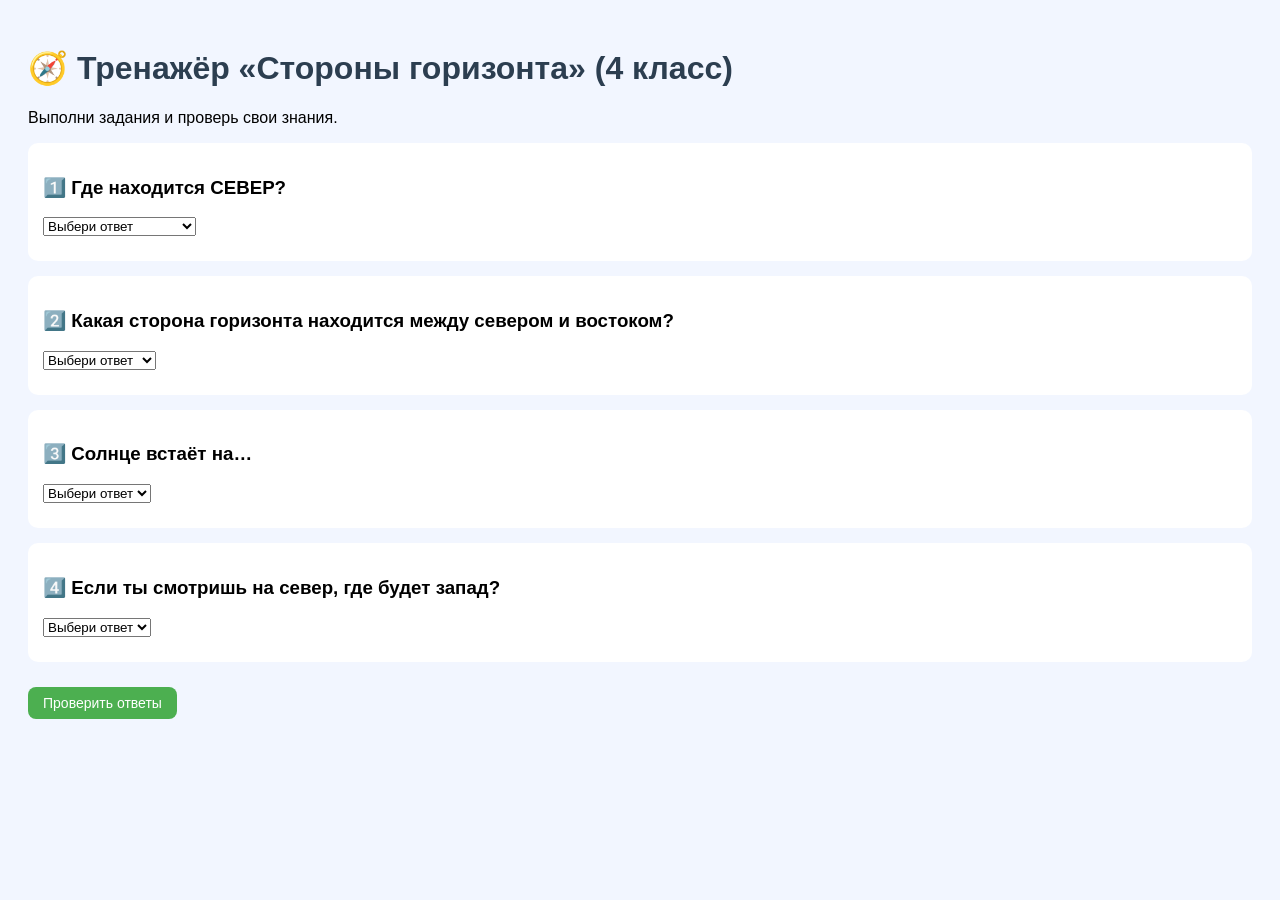
==== index.html @ a9b93be7 "Add files via upload" ====
<!DOCTYPE html>
<html lang="ru">
<head>
<meta charset="UTF-8">
<title>Тренажёр: Стороны горизонта (4 класс)</title>
<style>
body {
    font-family: Arial, sans-serif;
    background: #f2f6ff;
    padding: 20px;
}
h1 {
    color: #2c3e50;
}
.task {
    background: white;
    padding: 15px;
    margin-bottom: 15px;
    border-radius: 10px;
}
button {
    margin-top: 10px;
    padding: 8px 15px;
    font-size: 14px;
    border-radius: 8px;
    border: none;
    background: #4CAF50;
    color: white;
    cursor: pointer;
}
button:hover {
    background: #45a049;
}
.result {
    font-weight: bold;
    margin-top: 10px;
}
.correct {
    color: green;
}
.incorrect {
    color: red;
}
</style>
</head>

<body>

<h1>🧭 Тренажёр «Стороны горизонта» (4 класс)</h1>
<p>Выполни задания и проверь свои знания.</p>

<div class="task">
<h3>1️⃣ Где находится СЕВЕР?</h3>
<select id="q1">
<option value="">Выбери ответ</option>
<option value="a">Где восходит солнце</option>
<option value="b">Где заходит солнце</option>
<option value="c">Противоположно югу</option>
</select>
<div id="r1" class="result"></div>
</div>

<div class="task">
<h3>2️⃣ Какая сторона горизонта находится между севером и востоком?</h3>
<select id="q2">
<option value="">Выбери ответ</option>
<option value="a">Юго-восток</option>
<option value="b">Северо-восток</option>
<option value="c">Северо-запад</option>
</select>
<div id="r2" class="result"></div>
</div>

<div class="task">
<h3>3️⃣ Солнце встаёт на…</h3>
<select id="q3">
<option value="">Выбери ответ</option>
<option value="a">севере</option>
<option value="b">западе</option>
<option value="c">востоке</option>
</select>
<div id="r3" class="result"></div>
</div>

<div class="task">
<h3>4️⃣ Если ты смотришь на север, где будет запад?</h3>
<select id="q4">
<option value="">Выбери ответ</option>
<option value="a">справа</option>
<option value="b">слева</option>
<option value="c">сзади</option>
</select>
<div id="r4" class="result"></div>
</div>

<button onclick="check()">Проверить ответы</button>

<div id="final" class="result"></div>

<script>
function check() {
    let score = 0;

    if (q1.value === "c") {
        r1.innerHTML = "✔ Верно!";
        r1.className = "result correct";
        score++;
    } else {
        r1.innerHTML = "✘ Неверно. Север — противоположен югу.";
        r1.className = "result incorrect";
    }

    if (q2.value === "b") {
        r2.innerHTML = "✔ Верно!";
        r2.className = "result correct";
        score++;
    } else {
        r2.innerHTML = "✘ Неверно. Правильный ответ — северо-восток.";
        r2.className = "result incorrect";
    }

    if (q3.value === "c") {
        r3.innerHTML = "✔ Верно!";
        r3.className = "result correct";
        score++;
    } else {
        r3.innerHTML = "✘ Неверно. Солнце встаёт на востоке.";
        r3.className = "result incorrect";
    }

    if (q4.value === "b") {
        r4.innerHTML = "✔ Верно!";
        r4.className = "result correct";
        score++;
    } else {
        r4.innerHTML = "✘ Неверно. Запад будет слева.";
        r4.className = "result incorrect";
    }

    final.innerHTML = "🏆 Результат: " + score + " из 4";
}
</script>

</body>
</html>
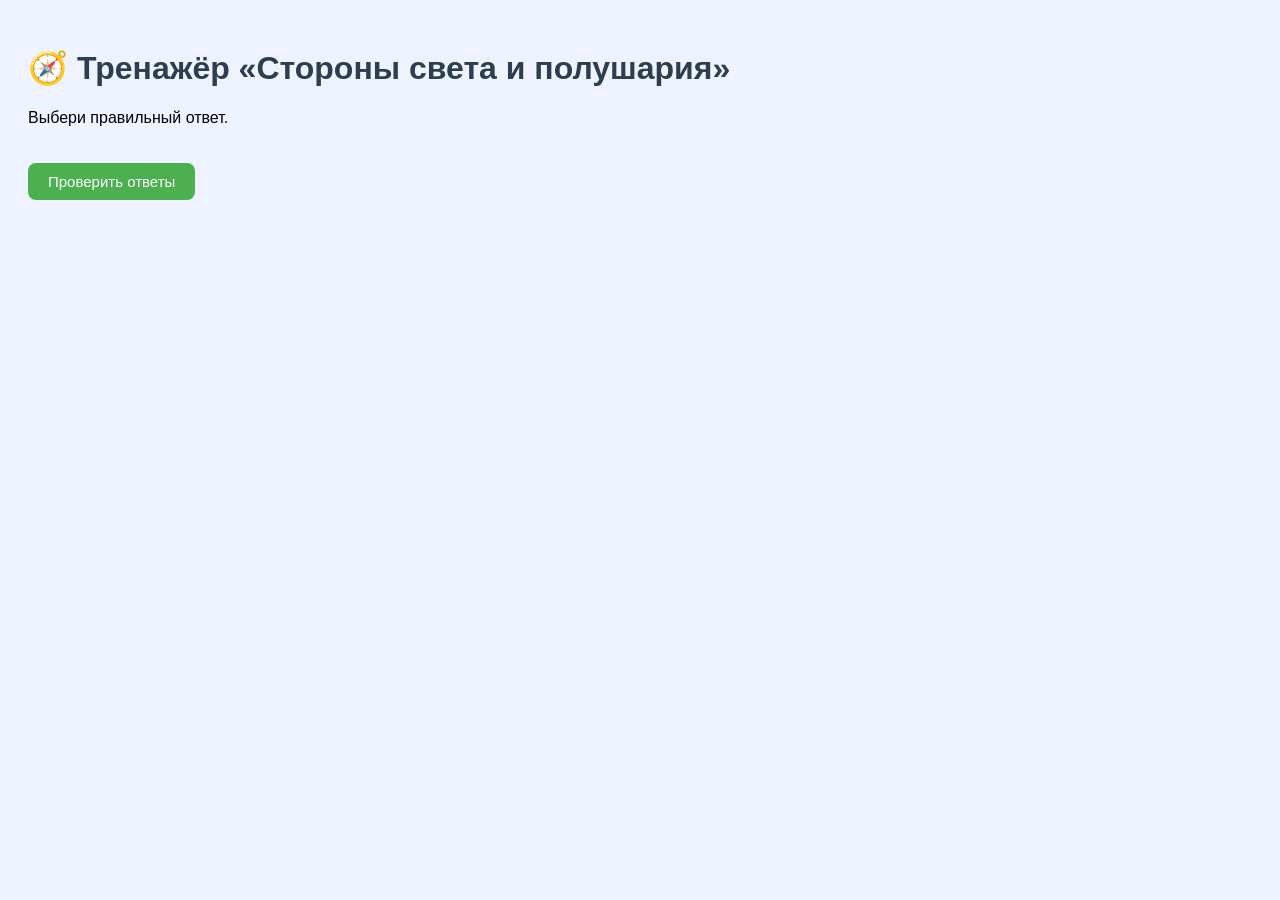
==== commit 8a057e99: "Update index.html" ====
--- a/index.html
+++ b/index.html
@@ -2,11 +2,12 @@
 <html lang="ru">
 <head>
 <meta charset="UTF-8">
-<title>Тренажёр: Стороны горизонта (4 класс)</title>
+<title>Тренажёр: Стороны света и полушария</title>
+
 <style>
 body {
     font-family: Arial, sans-serif;
-    background: #f2f6ff;
+    background: #eef3ff;
     padding: 20px;
 }
 h1 {
@@ -18,10 +19,13 @@
     margin-bottom: 15px;
     border-radius: 10px;
 }
+select {
+    margin-top: 5px;
+}
 button {
-    margin-top: 10px;
-    padding: 8px 15px;
-    font-size: 14px;
+    margin-top: 20px;
+    padding: 10px 20px;
+    font-size: 15px;
     border-radius: 8px;
     border: none;
     background: #4CAF50;
@@ -33,113 +37,30 @@
 }
 .result {
     font-weight: bold;
-    margin-top: 10px;
+    margin-top: 5px;
 }
-.correct {
-    color: green;
-}
-.incorrect {
-    color: red;
-}
+.correct { color: green; }
+.incorrect { color: red; }
 </style>
 </head>
 
 <body>
 
-<h1>🧭 Тренажёр «Стороны горизонта» (4 класс)</h1>
-<p>Выполни задания и проверь свои знания.</p>
+<h1>🧭 Тренажёр «Стороны света и полушария»</h1>
+<p>Выбери правильный ответ.</p>
 
-<div class="task">
-<h3>1️⃣ Где находится СЕВЕР?</h3>
-<select id="q1">
-<option value="">Выбери ответ</option>
-<option value="a">Где восходит солнце</option>
-<option value="b">Где заходит солнце</option>
-<option value="c">Противоположно югу</option>
-</select>
-<div id="r1" class="result"></div>
-</div>
-
-<div class="task">
-<h3>2️⃣ Какая сторона горизонта находится между севером и востоком?</h3>
-<select id="q2">
-<option value="">Выбери ответ</option>
-<option value="a">Юго-восток</option>
-<option value="b">Северо-восток</option>
-<option value="c">Северо-запад</option>
-</select>
-<div id="r2" class="result"></div>
-</div>
-
-<div class="task">
-<h3>3️⃣ Солнце встаёт на…</h3>
-<select id="q3">
-<option value="">Выбери ответ</option>
-<option value="a">севере</option>
-<option value="b">западе</option>
-<option value="c">востоке</option>
-</select>
-<div id="r3" class="result"></div>
-</div>
-
-<div class="task">
-<h3>4️⃣ Если ты смотришь на север, где будет запад?</h3>
-<select id="q4">
-<option value="">Выбери ответ</option>
-<option value="a">справа</option>
-<option value="b">слева</option>
-<option value="c">сзади</option>
-</select>
-<div id="r4" class="result"></div>
-</div>
+<div id="tasks"></div>
 
 <button onclick="check()">Проверить ответы</button>
-
-<div id="final" class="result"></div>
+<h2 id="final"></h2>
 
 <script>
-function check() {
-    let score = 0;
+const questions = [
+["С какой стороны горизонта встаёт солнце?", ["С севера","С востока","С запада"], 1],
+["С какой стороны горизонта заходит солнце?", ["С востока","С юга","С запада"], 2],
+["Какая сторона горизонта противоположна северу?", ["Запад","Юг","Восток"], 1],
+["Если стоять лицом к северу, где будет восток?", ["Слева","Справа","Сзади"], 1],
+["Какая сторона горизонта находится между севером и востоком?", ["Юго-восток","Северо-восток","Северо-запад"], 1],
+["На карте север обычно находится…", ["Слева","Сверху","Снизу"], 1],
+["Есл]()
 
-    if (q1.value === "c") {
-        r1.innerHTML = "✔ Верно!";
-        r1.className = "result correct";
-        score++;
-    } else {
-        r1.innerHTML = "✘ Неверно. Север — противоположен югу.";
-        r1.className = "result incorrect";
-    }
-
-    if (q2.value === "b") {
-        r2.innerHTML = "✔ Верно!";
-        r2.className = "result correct";
-        score++;
-    } else {
-        r2.innerHTML = "✘ Неверно. Правильный ответ — северо-восток.";
-        r2.className = "result incorrect";
-    }
-
-    if (q3.value === "c") {
-        r3.innerHTML = "✔ Верно!";
-        r3.className = "result correct";
-        score++;
-    } else {
-        r3.innerHTML = "✘ Неверно. Солнце встаёт на востоке.";
-        r3.className = "result incorrect";
-    }
-
-    if (q4.value === "b") {
-        r4.innerHTML = "✔ Верно!";
-        r4.className = "result correct";
-        score++;
-    } else {
-        r4.innerHTML = "✘ Неверно. Запад будет слева.";
-        r4.className = "result incorrect";
-    }
-
-    final.innerHTML = "🏆 Результат: " + score + " из 4";
-}
-</script>
-
-</body>
-</html>
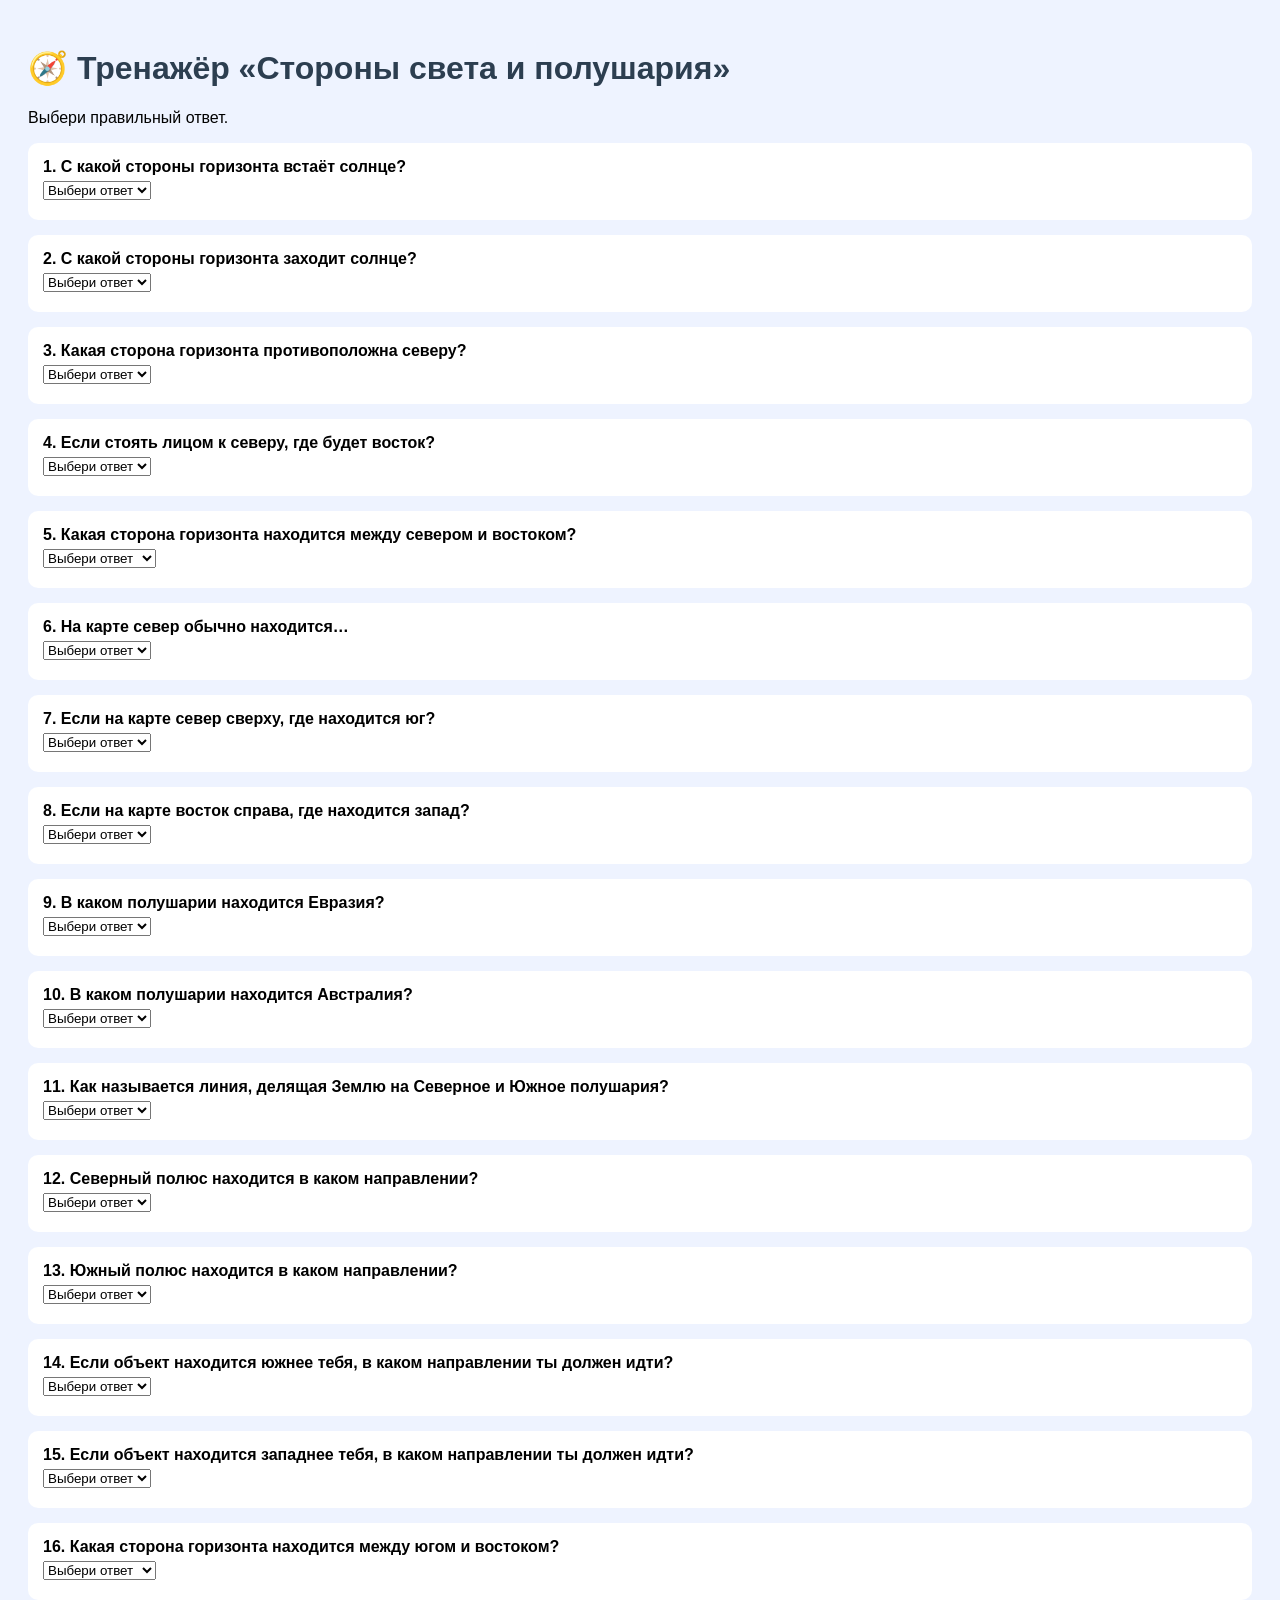
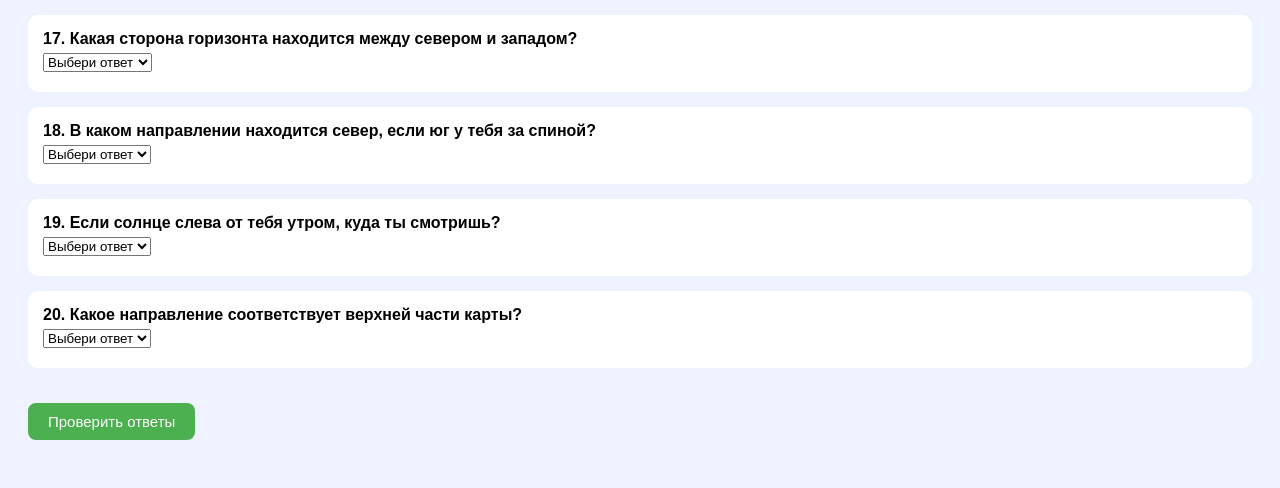
==== commit b857ecc9: "Update index.html" ====
--- a/index.html
+++ b/index.html
@@ -62,5 +62,55 @@
 ["Если стоять лицом к северу, где будет восток?", ["Слева","Справа","Сзади"], 1],
 ["Какая сторона горизонта находится между севером и востоком?", ["Юго-восток","Северо-восток","Северо-запад"], 1],
 ["На карте север обычно находится…", ["Слева","Сверху","Снизу"], 1],
-["Есл]()
+["Если на карте север сверху, где находится юг?", ["Снизу","Справа","Слева"], 0],
+["Если на карте восток справа, где находится запад?", ["Слева","Снизу","Сверху"], 0],
+["В каком полушарии находится Евразия?", ["Южном","Северном","Западном"], 1],
+["В каком полушарии находится Австралия?", ["Северном","Южном","Западном"], 1],
+["Как называется линия, делящая Землю на Северное и Южное полушария?", ["Меридиан","Экватор","Полюс"], 1],
+["Северный полюс находится в каком направлении?", ["На севере","На юге","На западе"], 0],
+["Южный полюс находится в каком направлении?", ["На востоке","На севере","На юге"], 2],
+["Если объект находится южнее тебя, в каком направлении ты должен идти?", ["На север","На юг","На запад"], 1],
+["Если объект находится западнее тебя, в каком направлении ты должен идти?", ["На восток","На север","На запад"], 2],
+["Какая сторона горизонта находится между югом и востоком?", ["Юго-восток","Юго-запад","Северо-восток"], 0],
+["Какая сторона горизонта находится между севером и западом?", ["Юго-запад","Северо-запад","Юго-восток"], 1],
+["В каком направлении находится север, если юг у тебя за спиной?", ["Спереди","Слева","Справа"], 0],
+["Если солнце слева от тебя утром, куда ты смотришь?", ["На север","На юг","На запад"], 0],
+["Какое направление соответствует верхней части карты?", ["Юг","Север","Запад"], 1]
+];
 
+const container = document.getElementById("tasks");
+
+questions.forEach((q, i) => {
+    container.innerHTML += `
+    <div class="task">
+        <b>${i+1}. ${q[0]}</b><br>
+        <select id="q${i}">
+            <option value="">Выбери ответ</option>
+            ${q[1].map((opt, idx) => `<option value="${idx}">${opt}</option>`).join("")}
+        </select>
+        <div id="r${i}" class="result"></div>
+    </div>
+    `;
+});
+
+function check() {
+    let score = 0;
+    questions.forEach((q, i) => {
+        const ans = document.getElementById(`q${i}`).value;
+        const res = document.getElementById(`r${i}`);
+        if (ans == q[2]) {
+            res.innerHTML = "✔ Верно";
+            res.className = "result correct";
+            score++;
+        } else {
+            res.innerHTML = "✘ Неверно";
+            res.className = "result incorrect";
+        }
+    });
+    document.getElementById("final").innerHTML =
+        `🏆 Результат: ${score} из ${questions.length}`;
+}
+</script>
+
+</body>
+</html>
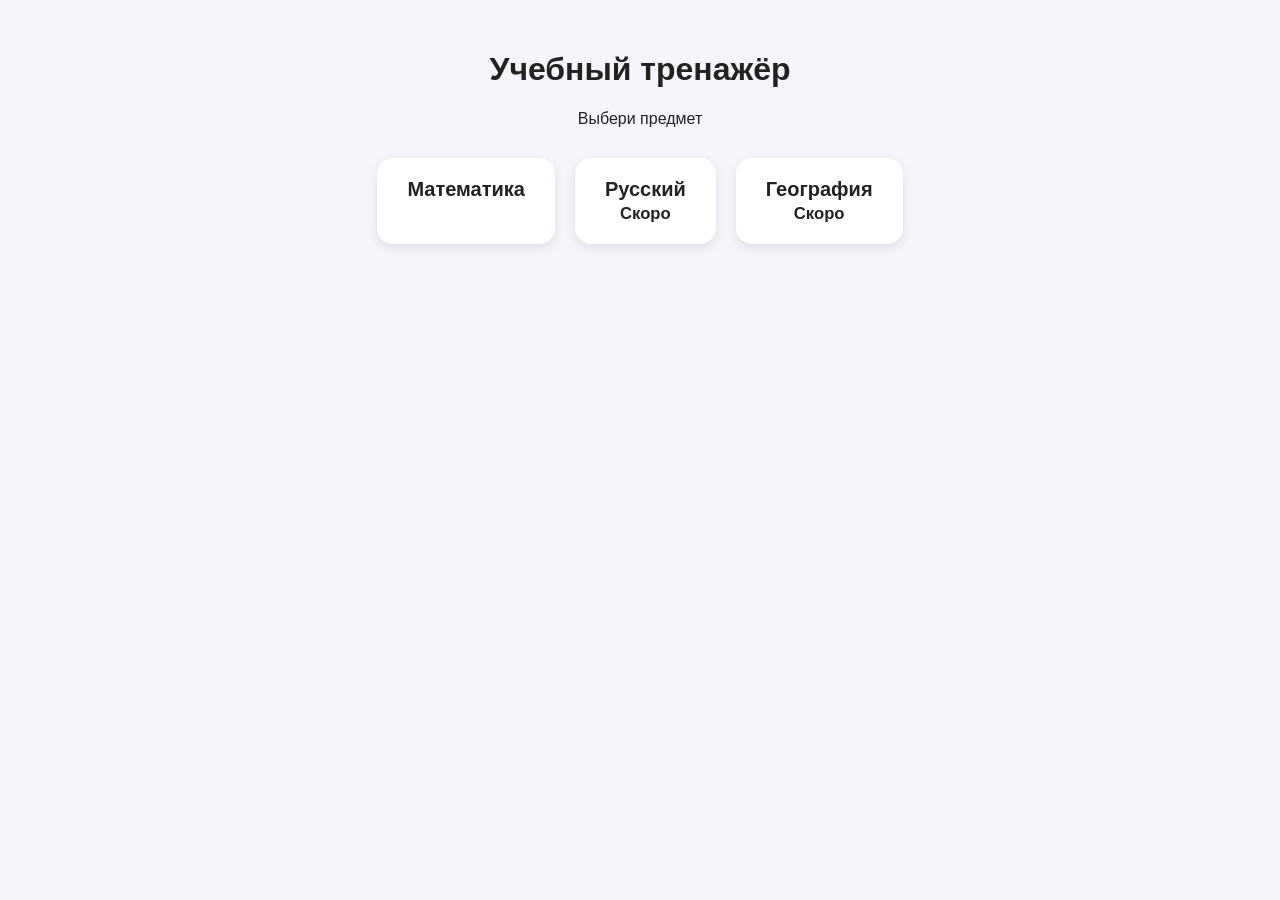
==== commit 805a2170: "Update index.html" ====
--- a/index.html
+++ b/index.html
@@ -1,116 +1,21 @@
 <!DOCTYPE html>
 <html lang="ru">
 <head>
-<meta charset="UTF-8">
-<title>Тренажёр: Стороны света и полушария</title>
+  <meta charset="UTF-8">
+  <meta name="viewport" content="width=device-width, initial-scale=1.0">
+  <title>Учебный тренажёр</title>
+  <link rel="stylesheet" href="style.css">
+</head>
+<body>
+  <header>
+    <h1>Учебный тренажёр</h1>
+    <p>Выбери предмет</p>
+  </header>
 
-<style>
-body {
-    font-family: Arial, sans-serif;
-    background: #eef3ff;
-    padding: 20px;
-}
-h1 {
-    color: #2c3e50;
-}
-.task {
-    background: white;
-    padding: 15px;
-    margin-bottom: 15px;
-    border-radius: 10px;
-}
-select {
-    margin-top: 5px;
-}
-button {
-    margin-top: 20px;
-    padding: 10px 20px;
-    font-size: 15px;
-    border-radius: 8px;
-    border: none;
-    background: #4CAF50;
-    color: white;
-    cursor: pointer;
-}
-button:hover {
-    background: #45a049;
-}
-.result {
-    font-weight: bold;
-    margin-top: 5px;
-}
-.correct { color: green; }
-.incorrect { color: red; }
-</style>
-</head>
-
-<body>
-
-<h1>🧭 Тренажёр «Стороны света и полушария»</h1>
-<p>Выбери правильный ответ.</p>
-
-<div id="tasks"></div>
-
-<button onclick="check()">Проверить ответы</button>
-<h2 id="final"></h2>
-
-<script>
-const questions = [
-["С какой стороны горизонта встаёт солнце?", ["С севера","С востока","С запада"], 1],
-["С какой стороны горизонта заходит солнце?", ["С востока","С юга","С запада"], 2],
-["Какая сторона горизонта противоположна северу?", ["Запад","Юг","Восток"], 1],
-["Если стоять лицом к северу, где будет восток?", ["Слева","Справа","Сзади"], 1],
-["Какая сторона горизонта находится между севером и востоком?", ["Юго-восток","Северо-восток","Северо-запад"], 1],
-["На карте север обычно находится…", ["Слева","Сверху","Снизу"], 1],
-["Если на карте север сверху, где находится юг?", ["Снизу","Справа","Слева"], 0],
-["Если на карте восток справа, где находится запад?", ["Слева","Снизу","Сверху"], 0],
-["В каком полушарии находится Евразия?", ["Южном","Северном","Западном"], 1],
-["В каком полушарии находится Австралия?", ["Северном","Южном","Западном"], 1],
-["Как называется линия, делящая Землю на Северное и Южное полушария?", ["Меридиан","Экватор","Полюс"], 1],
-["Северный полюс находится в каком направлении?", ["На севере","На юге","На западе"], 0],
-["Южный полюс находится в каком направлении?", ["На востоке","На севере","На юге"], 2],
-["Если объект находится южнее тебя, в каком направлении ты должен идти?", ["На север","На юг","На запад"], 1],
-["Если объект находится западнее тебя, в каком направлении ты должен идти?", ["На восток","На север","На запад"], 2],
-["Какая сторона горизонта находится между югом и востоком?", ["Юго-восток","Юго-запад","Северо-восток"], 0],
-["Какая сторона горизонта находится между севером и западом?", ["Юго-запад","Северо-запад","Юго-восток"], 1],
-["В каком направлении находится север, если юг у тебя за спиной?", ["Спереди","Слева","Справа"], 0],
-["Если солнце слева от тебя утром, куда ты смотришь?", ["На север","На юг","На запад"], 0],
-["Какое направление соответствует верхней части карты?", ["Юг","Север","Запад"], 1]
-];
-
-const container = document.getElementById("tasks");
-
-questions.forEach((q, i) => {
-    container.innerHTML += `
-    <div class="task">
-        <b>${i+1}. ${q[0]}</b><br>
-        <select id="q${i}">
-            <option value="">Выбери ответ</option>
-            ${q[1].map((opt, idx) => `<option value="${idx}">${opt}</option>`).join("")}
-        </select>
-        <div id="r${i}" class="result"></div>
-    </div>
-    `;
-});
-
-function check() {
-    let score = 0;
-    questions.forEach((q, i) => {
-        const ans = document.getElementById(`q${i}`).value;
-        const res = document.getElementById(`r${i}`);
-        if (ans == q[2]) {
-            res.innerHTML = "✔ Верно";
-            res.className = "result correct";
-            score++;
-        } else {
-            res.innerHTML = "✘ Неверно";
-            res.className = "result incorrect";
-        }
-    });
-    document.getElementById("final").innerHTML =
-        `🏆 Результат: ${score} из ${questions.length}`;
-}
-</script>
-
+  <main class="cards">
+    <a class="card" href="math/index.html">Математика</a>
+    <div class="card">Русский<br><small>Скоро</small></div>
+    <div class="card">География<br><small>Скоро</small></div>
+  </main>
 </body>
 </html>
--- a/style.css
+++ b/style.css
@@ -0,0 +1,46 @@
+body {
+  font-family: Arial, sans-serif;
+  margin: 0;
+  padding: 30px;
+  background: #f4f6fb;
+  color: #222;
+  text-align: center;
+}
+
+header {
+  margin-bottom: 30px;
+}
+
+.cards {
+  display: flex;
+  justify-content: center;
+  gap: 20px;
+  flex-wrap: wrap;
+}
+
+.card {
+  display: inline-block;
+  padding: 20px 30px;
+  background: white;
+  border-radius: 16px;
+  text-decoration: none;
+  color: #222;
+  font-size: 20px;
+  font-weight: bold;
+  box-shadow: 0 4px 12px rgba(0,0,0,0.1);
+  transition: 0.2s;
+}
+
+.card:hover {
+  transform: translateY(-4px);
+  background: #eaf0ff;
+}
+
+a {
+  color: #2a5bd7;
+  text-decoration: none;
+}
+
+a:hover {
+  text-decoration: underline;
+}
